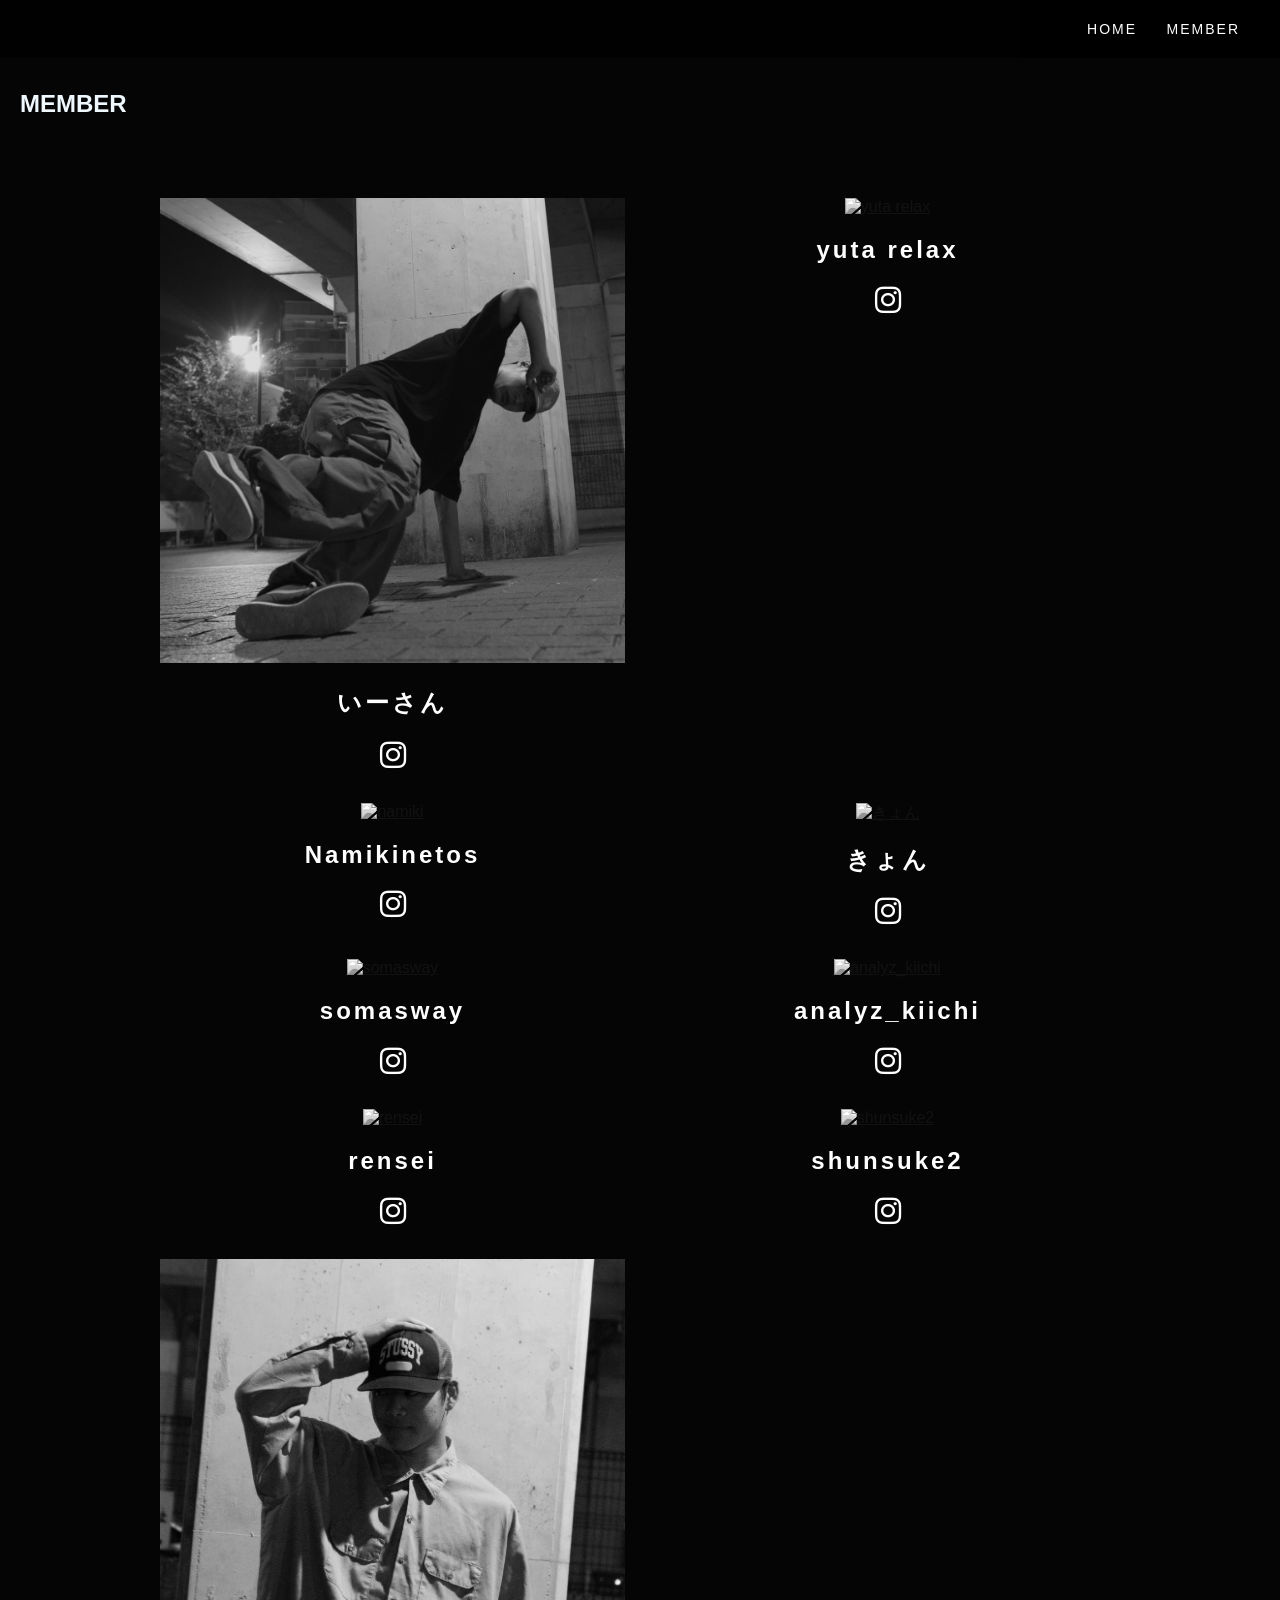
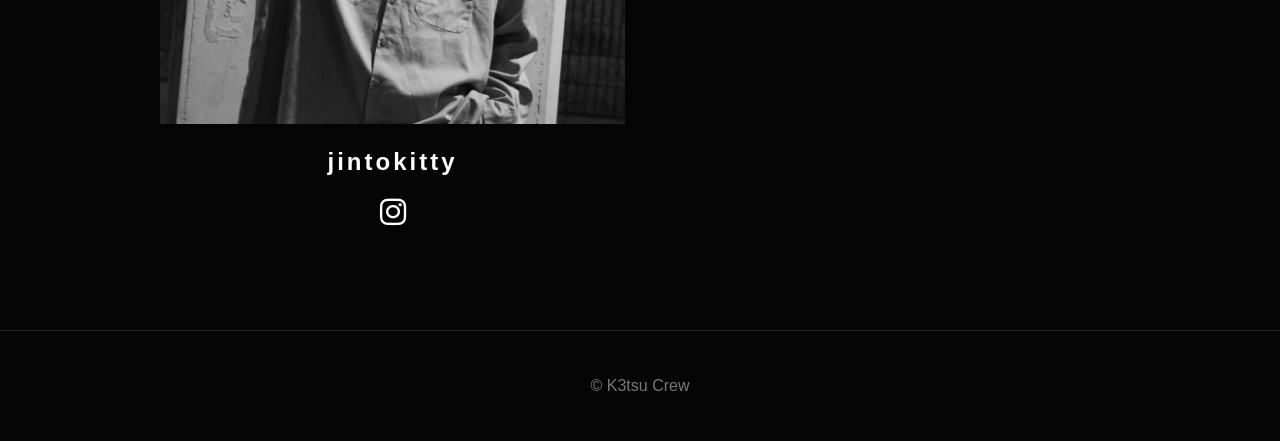
==== member.html @ 40214660 "Add files via upload" ====
<!DOCTYPE html>
<html lang="ja">

<head>
  <meta charset="UTF-8">
  <meta name="viewport" content="width=device-width, initial-scale=1.0">
  <title>MEMBER | K3tsu Crew</title>
  <link rel="stylesheet" href="style.css">
  <link rel="stylesheet"
href="https://cdnjs.cloudflare.com/ajax/libs/font-awesome/6.5.1/css/all.min.css">
</head>
</head>

<body>

<header class="header">
  <a href="index.html" class="logo"></a>

  <nav>
    <a href="index.html">HOME</a>
    <a href="member.html">MEMBER</a>
  </nav>
</header>

<main>

  <section class="member-page-title">
    <h1>MEMBER</h1>
  </section>

  <section class="member-grid">

    <div class="member-card"> <!--今井一誠-->
        <a href="member/i-san.html">
          <img src="images/member/i-san.jpg" alt="いーさん">
       </a>     
        <div class="member-name">
         <h2>いーさん</h2>
            <a href="https://www.instagram.com/issei1396/"
             target="_blank"
             class="insta-link">
            <i class="fa-brands fa-instagram"></i>
       </a>
         </div>
    </div>

    <div class="member-card"> <!--榎本ゆうた-->
        <a href="member/yuta.html">
          <img src="images/member/yuta.jpg" alt="yuta relax">
       </a>     
        <div class="member-name">
         <h2>yuta relax</h2>
            <a href="https://www.instagram.com/yutarelax/"
             target="_blank"
             class="insta-link">
            <i class="fa-brands fa-instagram"></i>
       </a>
         </div>
    </div>

    <div class="member-card"> <!--杉山波輝-->
        <a href="member/namiki.html">
          <img src="images/member/yuta.jpg" alt="namiki">
       </a>     
        <div class="member-name">
         <h2>Namikinetos</h2>
            <a href="https://www.instagram.com/namiki_is_k3tsunist/"
             target="_blank"
             class="insta-link">
            <i class="fa-brands fa-instagram"></i>
       </a>
         </div>
    </div>

    <div class="member-card"> <!--きょん-->
        <a href="member/kyon.html">
          <img src="images/member/kyon.jpg" alt="きょん">
       </a>     
        <div class="member-name">
         <h2>きょん</h2>
            <a href="https://www.instagram.com/kyon323k3tsu/"
             target="_blank"
             class="insta-link">
            <i class="fa-brands fa-instagram"></i>
       </a>
         </div>
    </div>

    <div class="member-card"> <!--そま-->
        <a href="member/soma.html">
          <img src="images/member/soma.jpg" alt="somasway">
       </a>     
        <div class="member-name">
         <h2>somasway</h2>
            <a href="https://www.instagram.com/somasway/"
             target="_blank"
             class="insta-link">
            <i class="fa-brands fa-instagram"></i>
       </a>
         </div>
    </div>

    <div class="member-card"> <!--きいち-->
        <a href="member/kiichi.html">
          <img src="images/member/kiichi.jpg" alt="analyz_kiichi">
       </a>     
        <div class="member-name">
         <h2>analyz_kiichi</h2>
            <a href="https://www.instagram.com/analyz_kiichi/"
             target="_blank"
             class="insta-link">
            <i class="fa-brands fa-instagram"></i>
       </a>
         </div>
    </div>

    <div class="member-card"> <!--れんせいくん-->
        <a href="member/rensei.html">
          <img src="images/member/rensei.jpg" alt="rensei">
       </a>     
        <div class="member-name">
         <h2>rensei</h2>
            <a href="https://www.instagram.com/lotus___bboy138/"
             target="_blank"
             class="insta-link">
            <i class="fa-brands fa-instagram"></i>
       </a>
         </div>
    </div>

    <div class="member-card"> <!--俊介-->
        <a href="shunsuke2">
          <img src="images/member/shunsuke2.jpg" alt="shunsuke2">
       </a>     
        <div class="member-name">
         <h2>shunsuke2</h2>
            <a href="https://www.instagram.com/shunsuk32/"
             target="_blank"
             class="insta-link">
            <i class="fa-brands fa-instagram"></i>
       </a>
         </div>
    </div>

    <div class="member-card"> <!--じんと-->
        <a href="member/jintkitty.html">
          <img src="images/member/jinto.jpg" alt="jintokitty">
       </a>     
        <div class="member-name">
         <h2>jintokitty</h2>
            <a href="https://www.instagram.com/jintokitty/"
             target="_blank"
             class="insta-link">
            <i class="fa-brands fa-instagram"></i>
       </a>
         </div>
    </div>

  </section>

</main>

<footer>
  <p>© K3tsu Crew</p>
</footer>

</body>
</html>
---- style.css ----
* {
    box-sizing: border-box;
  }
  
  body {
    margin: 0;
    background: #050505;
    color: white;
    font-family: Arial, sans-serif;
  }
  
  .header {
    position: fixed;
    top: 0;
    width: 100%;
    padding: 20px 40px;
    display: flex;
    justify-content: space-between;
    align-items: center;
    background: rgba(0, 0, 0, 0.85);
    z-index: 10;
  }
  
  .logo {
    font-weight: bold;
    letter-spacing: 2px;
  }
  
  nav a {
    color: white;
    text-decoration: none;
    margin-left: 25px;
    font-size: 14px;
    letter-spacing: 2px;
  }
  
  nav a:hover {
    color: #aaa;
  }
  
  .hero{
    height:100vh;
  
    background:
      linear-gradient(rgba(0,0,0,0.45), rgba(0,0,0,0.8)),
      url("images/K3tsulogo.png");
  
    background-size:cover;
    background-position:center;
  
    display:flex;
    justify-content:center;
    align-items:center;
  
    text-align:center;
  
    padding:20px;
  }
  
  .hero h1 {
    font-size: 64px;
    margin: 0;
    letter-spacing: 5px;
  }
  
  .hero p {
    font-size: 18px;
    letter-spacing: 3px;
  }
  
  .btn {
    display: inline-block;
    margin-top: 20px;
    padding: 12px 28px;
    border: 1px solid white;
    color: white;
    text-decoration: none;
    letter-spacing: 2px;
  }
  
  .btn:hover {
    background: white;
    color: black;
  }
  
  .section {
    max-width: 900px;
    margin: 0 auto;
    padding: 80px 20px;
    text-align: center;
  }
  
  .section h2,
  .page-title h1 {
    font-size: 36px;
    letter-spacing: 4px;
  }
  
  .section p {
    line-height: 1.8;
  }
  
  .video-box {
    position: relative;
    width: 100%;
    padding-top: 56.25%;
  }
  
  .video-box iframe {
    position: absolute;
    inset: 0;
    width: 100%;
    height: 100%;
    border: none;
  }
  
  .news-list {
    display: grid;
    gap: 20px;
  }
  
  .news-card {
    border: 1px solid #333;
    padding: 20px;
    text-align: left;
  }
  
  .date {
    color: #aaa;
    font-size: 14px;
  }
  
  .page-title {
    padding: 140px 20px 60px;
    text-align: center;
  }
  
  .member-grid {
    max-width: 1000px;
    margin: 0 auto;
    padding: 0 20px 100px;
    display: grid;
    grid-template-columns: repeat(2, 1fr);
    gap: 30px;
  }
  
  .member-card {
    color: white;
    text-decoration: none;
    text-align: center;
    overflow: hidden;
  }
  
  .member-card img {
    width: 100%;
    aspect-ratio: 1 / 1;
    object-fit: cover;
    filter: grayscale(100%);
    transition: 0.4s;
  }
  
  .member-card:hover img {
    filter: grayscale(0%);
    transform: scale(1.04);
  }
  
  .member-card h2 {
    letter-spacing: 3px;
  }
  
  .profile-section {
    min-height: 100vh;
    padding: 130px 40px 60px;
    display: flex;
    gap: 50px;
    align-items: center;
    max-width: 1000px;
    margin: 0 auto;
  }
  
  .profile-img {
    width: 45%;
    max-height: 650px;
    object-fit: cover;
  }
  
  .profile-text {
    flex: 1;
  }
  
  .profile-text h1 {
    font-size: 56px;
    letter-spacing: 5px;
  }
  
  .role {
    color: #aaa;
    letter-spacing: 2px;
  }
  
  footer {
    text-align: center;
    padding: 30px;
    color: #777;
    border-top: 1px solid #222;
  }
  
  @media (max-width: 700px) {
    .header {
      padding: 15px 20px;
    }
  
    nav a {
      margin-left: 15px;
      font-size: 12px;
    }
  
    .hero h1 {
      font-size: 42px;
    }
  
    .member-grid {
      grid-template-columns: 1fr;
    }
  
    .profile-section {
      flex-direction: column;
      text-align: center;
      padding: 120px 20px 50px;
    }
  
    .profile-img {
      width: 100%;
    }
  
    .profile-text h1 {
      font-size: 42px;
    }
  }

  .insta-link{
    color:white;
    font-size:30px;
  }

  .profile-section{
    min-height:100vh;
    padding:130px 40px 60px;
    display:flex;
    gap:50px;
    align-items:center;
    max-width:1000px;
    margin:0 auto;
  }
  
  .profile-image{
    flex:1;
  }
  
  .profile-image img{
    width:100%;
    aspect-ratio:3 / 4;
    object-fit:cover;
  }
  
  .profile-text{
    flex:1;
  }
  
  .profile-role{
    color:#aaa;
    letter-spacing:2px;
    margin-bottom:20px;
  }
  
  .profile-description{
    line-height:2;
    font-size:18px;
    margin-bottom:30px;
  }
  
  .profile-sns a{
    color:white;
    font-size:35px;
    display:inline-block;
    transition:0.3s;
  }
  
  .profile-sns a:hover{
    opacity:0.6;
    transform:scale(1.1);
  }

  .member-page-title{
    color: aliceblue;
    padding:70px 20px 60px;
  }
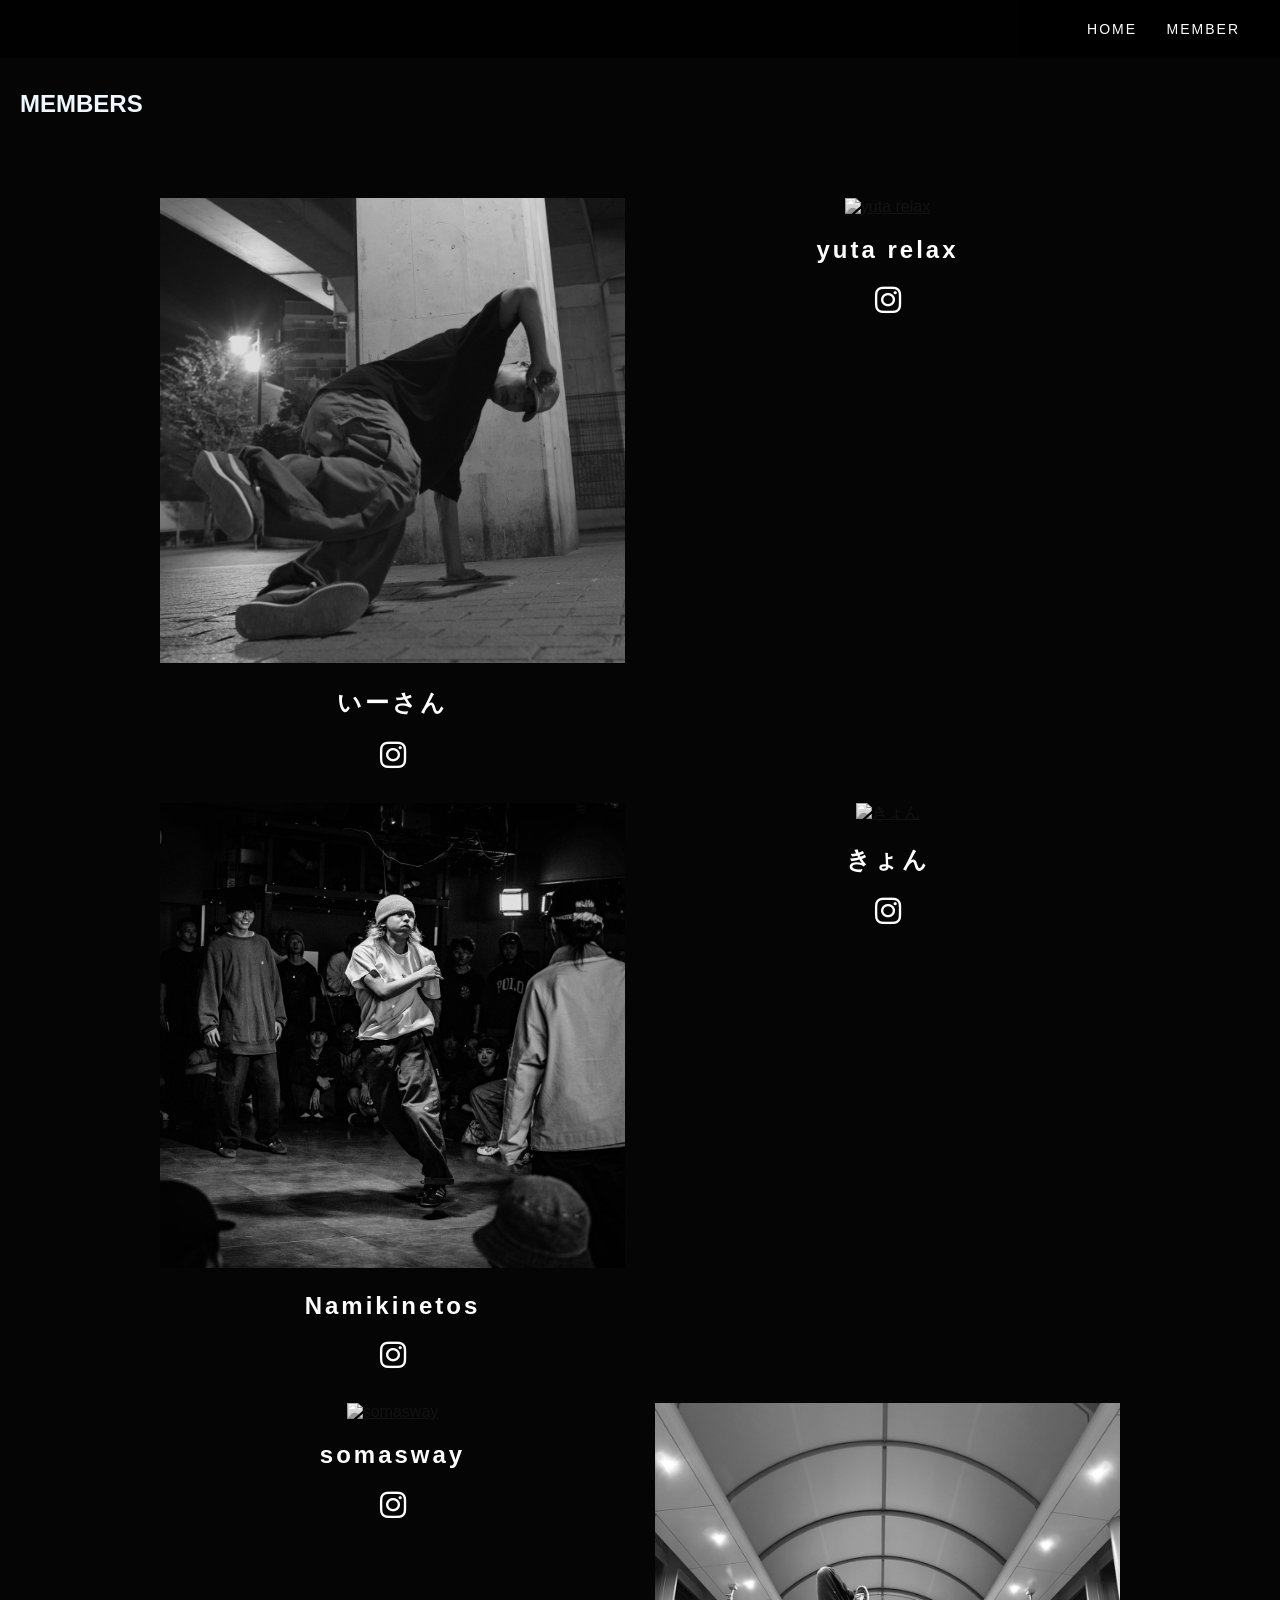
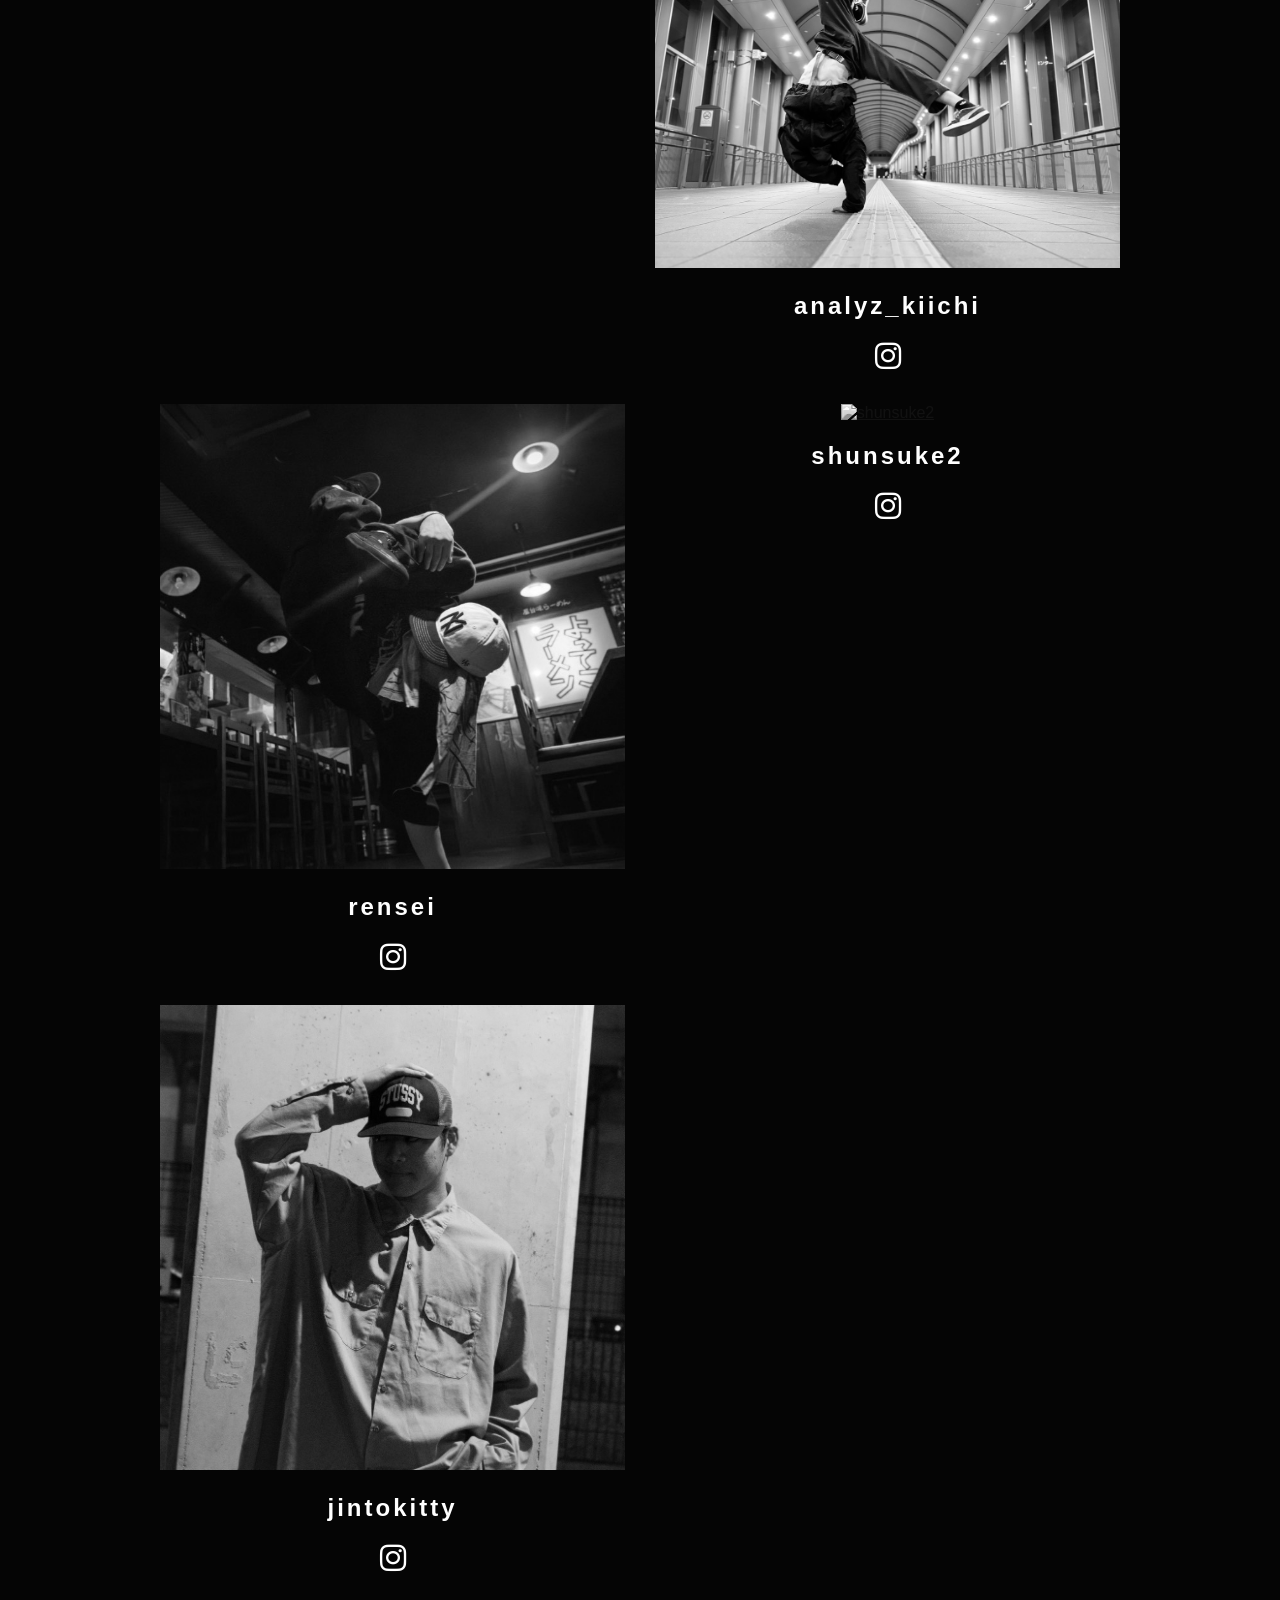
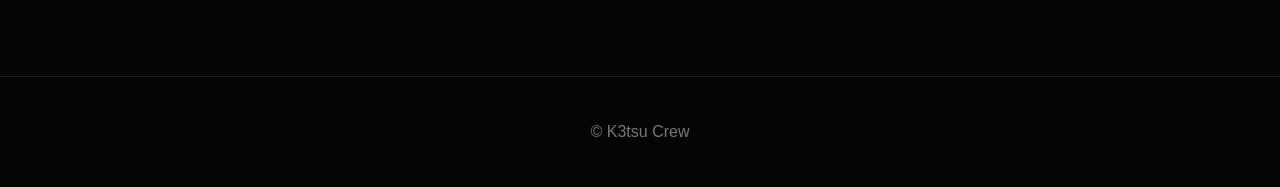
==== commit e41530ad: "Add files via upload" ====
--- a/member.html
+++ b/member.html
@@ -25,7 +25,7 @@
 <main>
 
   <section class="member-page-title">
-    <h1>MEMBER</h1>
+    <h1>MEMBERS</h1>
   </section>
 
   <section class="member-grid">
@@ -60,7 +60,7 @@
 
     <div class="member-card"> <!--杉山波輝-->
         <a href="member/namiki.html">
-          <img src="images/member/yuta.jpg" alt="namiki">
+          <img src="images/member/namiki.jpg" alt="namiki">
        </a>     
         <div class="member-name">
          <h2>Namikinetos</h2>
@@ -129,7 +129,7 @@
     </div>
 
     <div class="member-card"> <!--俊介-->
-        <a href="shunsuke2">
+        <a href="member/shunsuke.html">
           <img src="images/member/shunsuke2.jpg" alt="shunsuke2">
        </a>     
         <div class="member-name">
--- a/style.css
+++ b/style.css
@@ -45,7 +45,8 @@
       linear-gradient(rgba(0,0,0,0.45), rgba(0,0,0,0.8)),
       url("images/K3tsulogo.png");
   
-    background-size:cover;
+    background-size: contain;
+    background-repeat:no-repeat;
     background-position:center;
   
     display:flex;
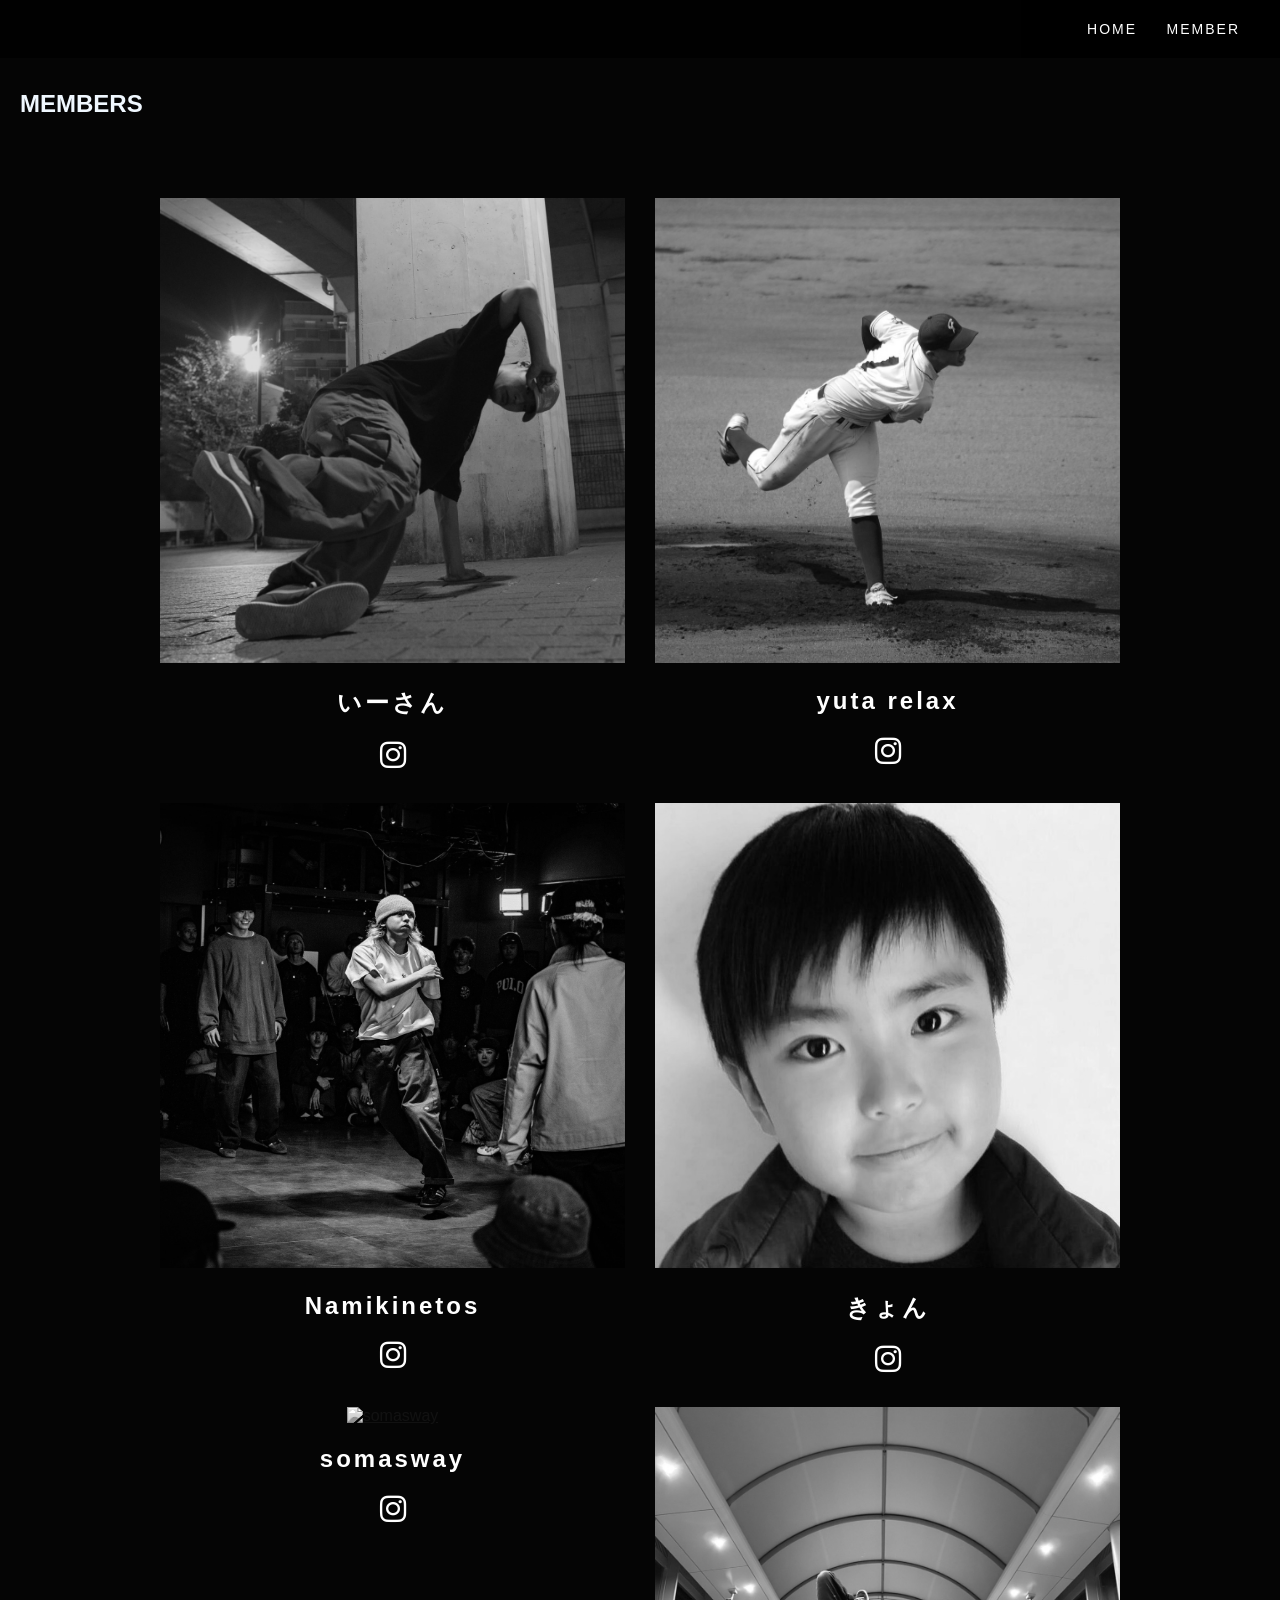
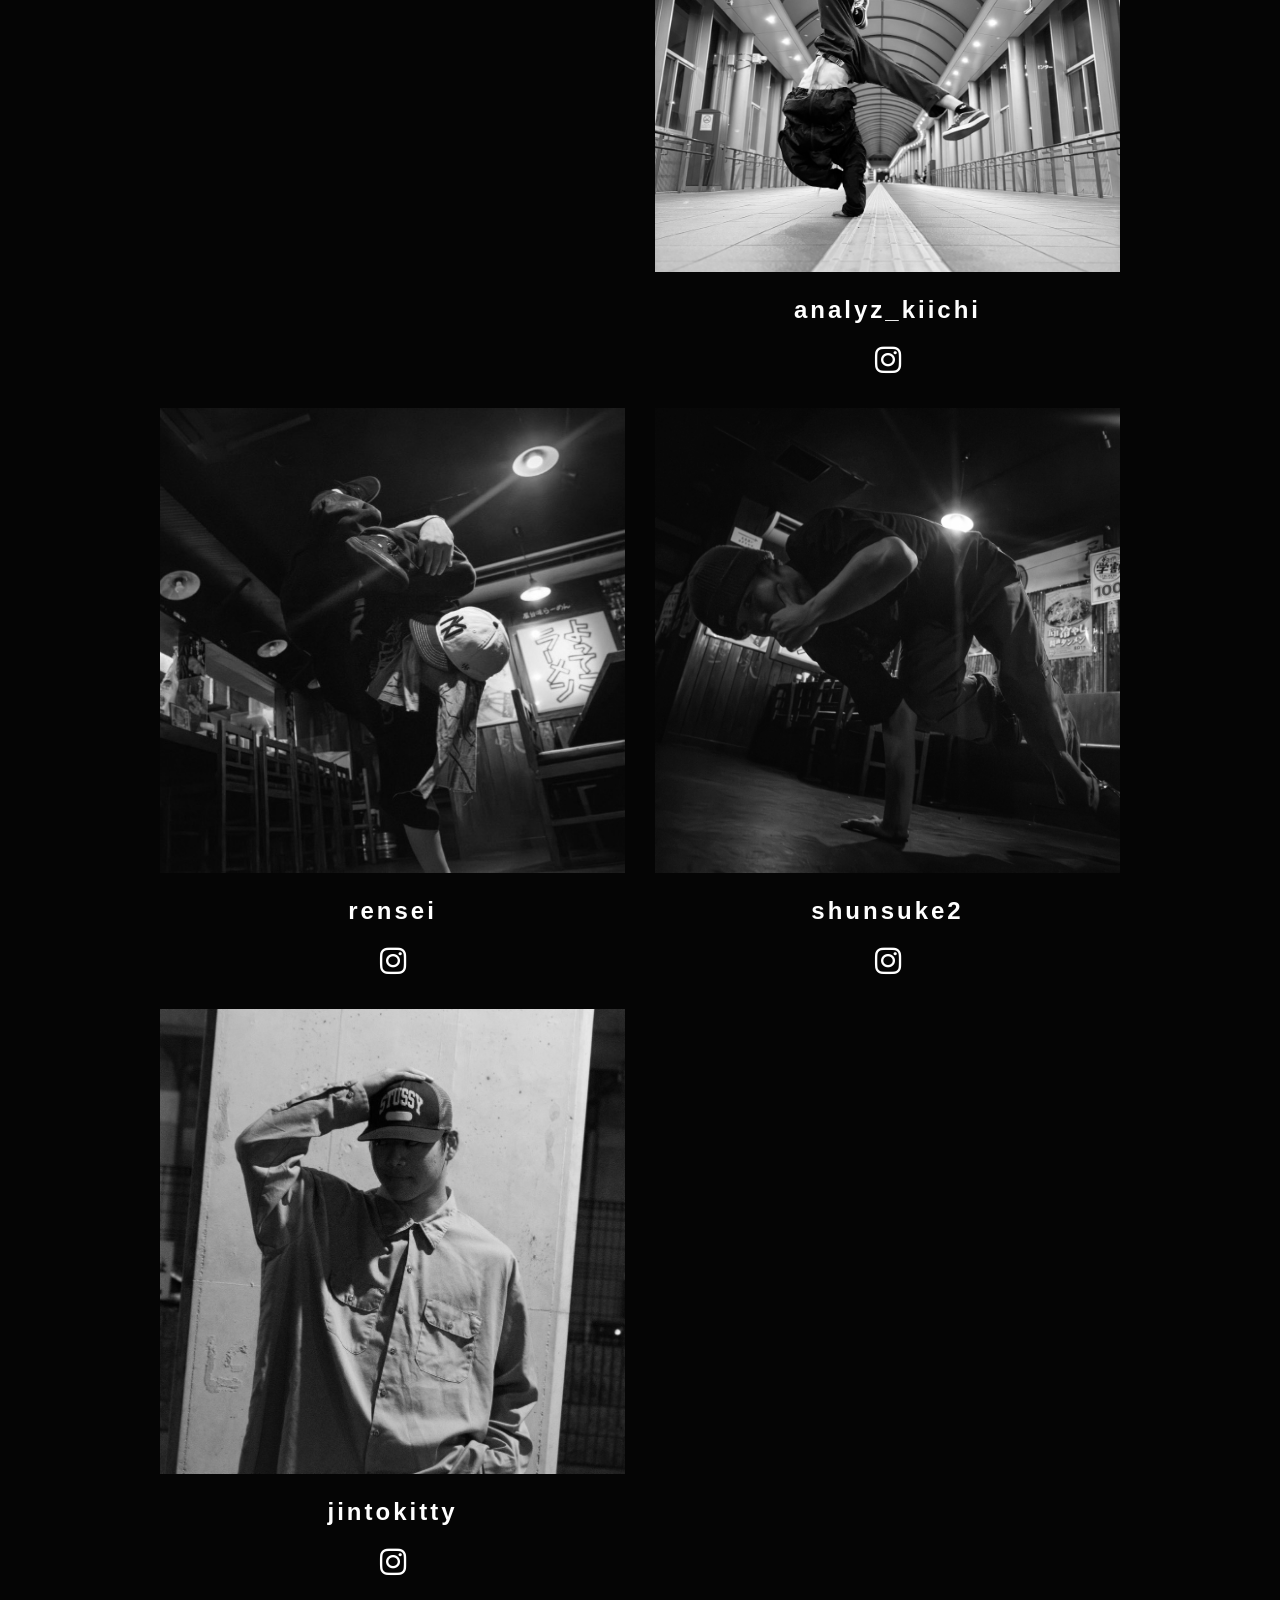
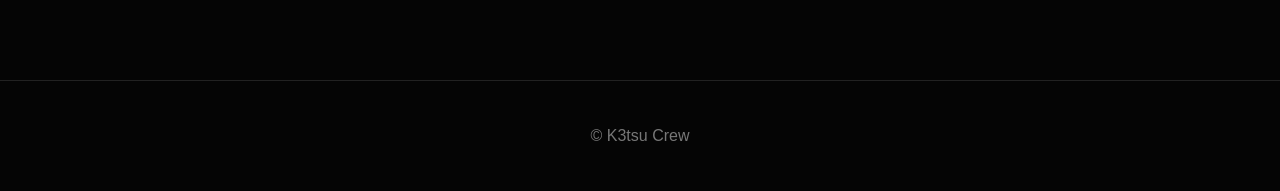
==== commit 121efdf5: "Add files via upload" ====
--- a/member.html
+++ b/member.html
@@ -130,7 +130,7 @@
 
     <div class="member-card"> <!--俊介-->
         <a href="member/shunsuke.html">
-          <img src="images/member/shunsuke2.jpg" alt="shunsuke2">
+          <img src="images/member/shunsuke.jpg" alt="shunsuke2">
        </a>     
         <div class="member-name">
          <h2>shunsuke2</h2>
--- a/style.css
+++ b/style.css
@@ -45,9 +45,9 @@
       linear-gradient(rgba(0,0,0,0.45), rgba(0,0,0,0.8)),
       url("images/K3tsulogo.png");
   
-    background-size: contain;
+    background-size:120%;
     background-repeat:no-repeat;
-    background-position:center;
+    background-position:center 30%;
   
     display:flex;
     justify-content:center;
@@ -295,4 +295,40 @@
   .member-page-title{
     color: aliceblue;
     padding:70px 20px 60px;
-  }+  }
+
+  .video-list {
+    display: grid;
+    grid-template-columns: repeat(2, 1fr);
+    gap: 30px;
+  
+    max-width: 1100px;
+    margin: 40px auto 0;
+  }
+  
+  .video-card {
+    background: #111;
+    padding: 15px;
+    border-radius: 12px;
+  }
+  
+  .video-card iframe {
+    width: 100%;
+    height: 300px;
+  
+    border: none;
+    border-radius: 8px;
+  }
+  .video-card h3 {
+    margin-top: 15px;
+    font-size: 18px;
+  }
+  
+  /* スマホでは1列にする */
+  @media (max-width: 768px) {
+    .video-list {
+      grid-template-columns: 1fr;
+    }
+  }
+
+  
